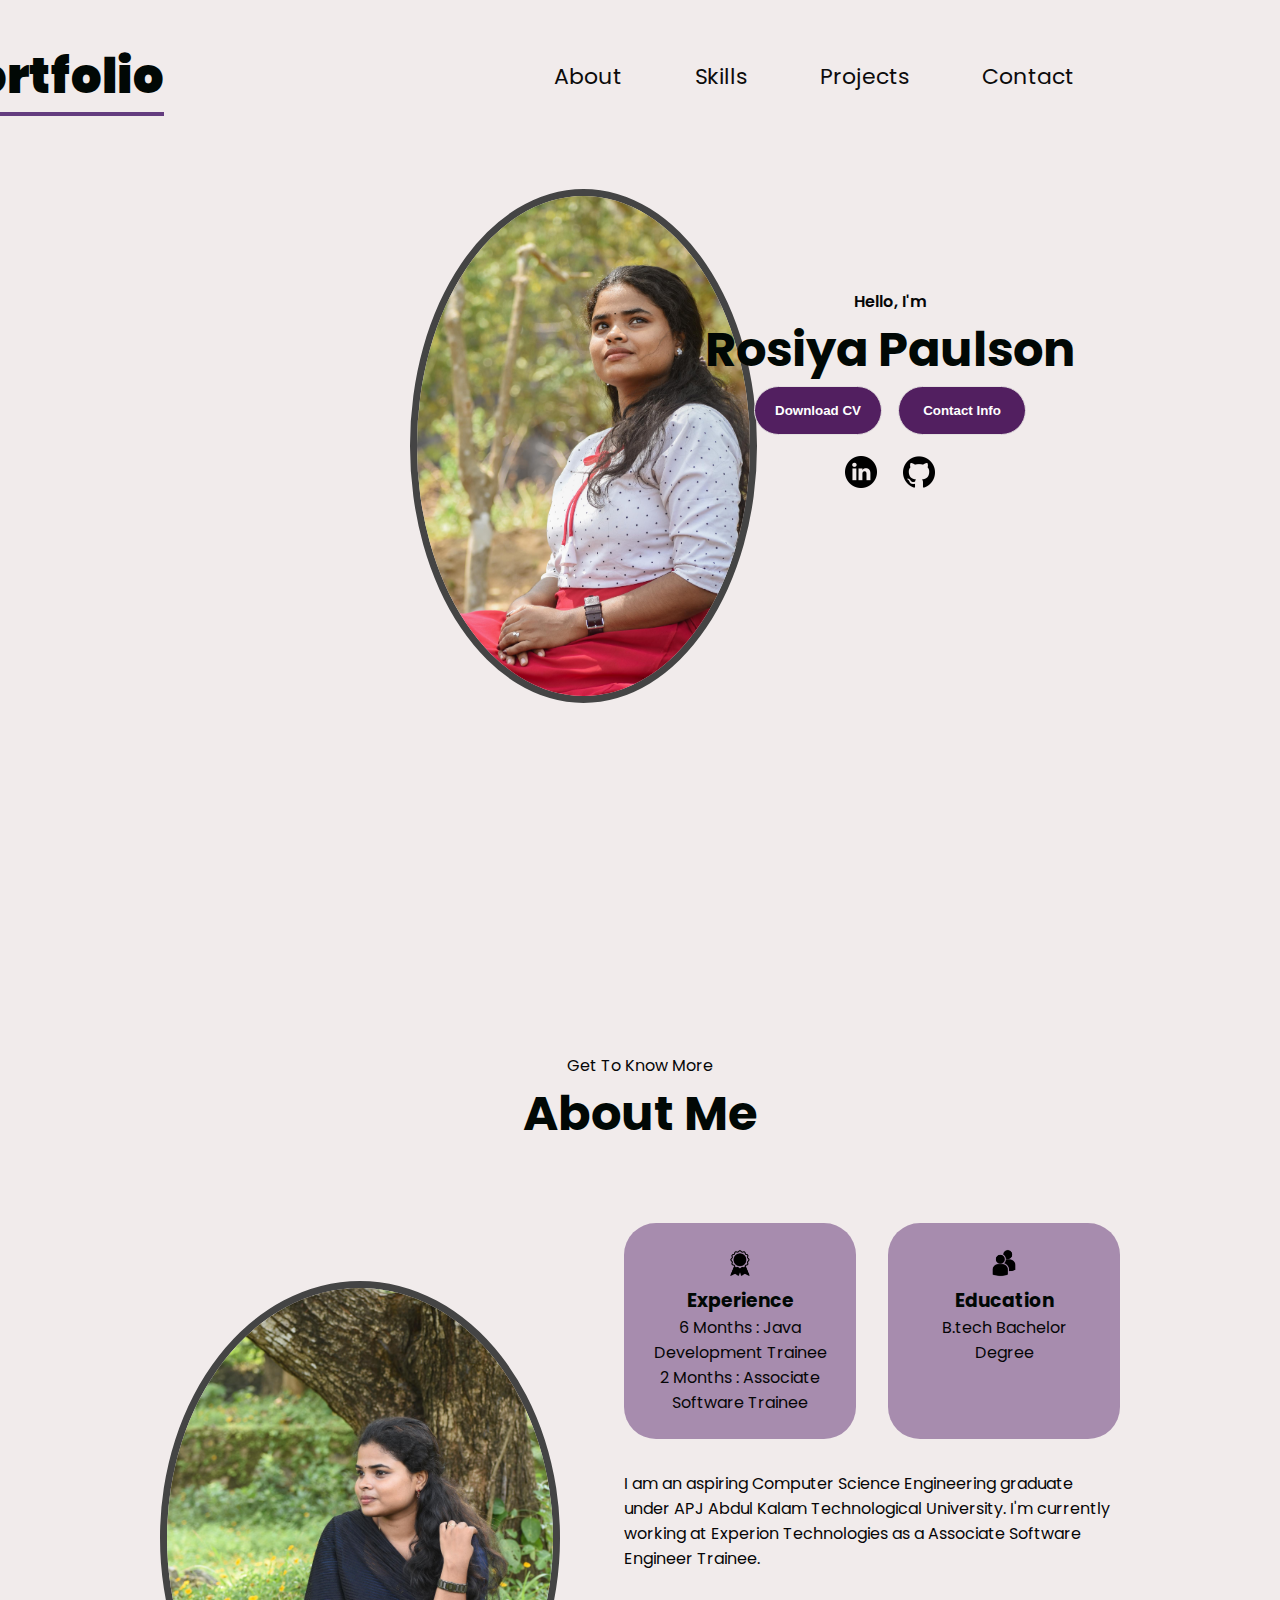
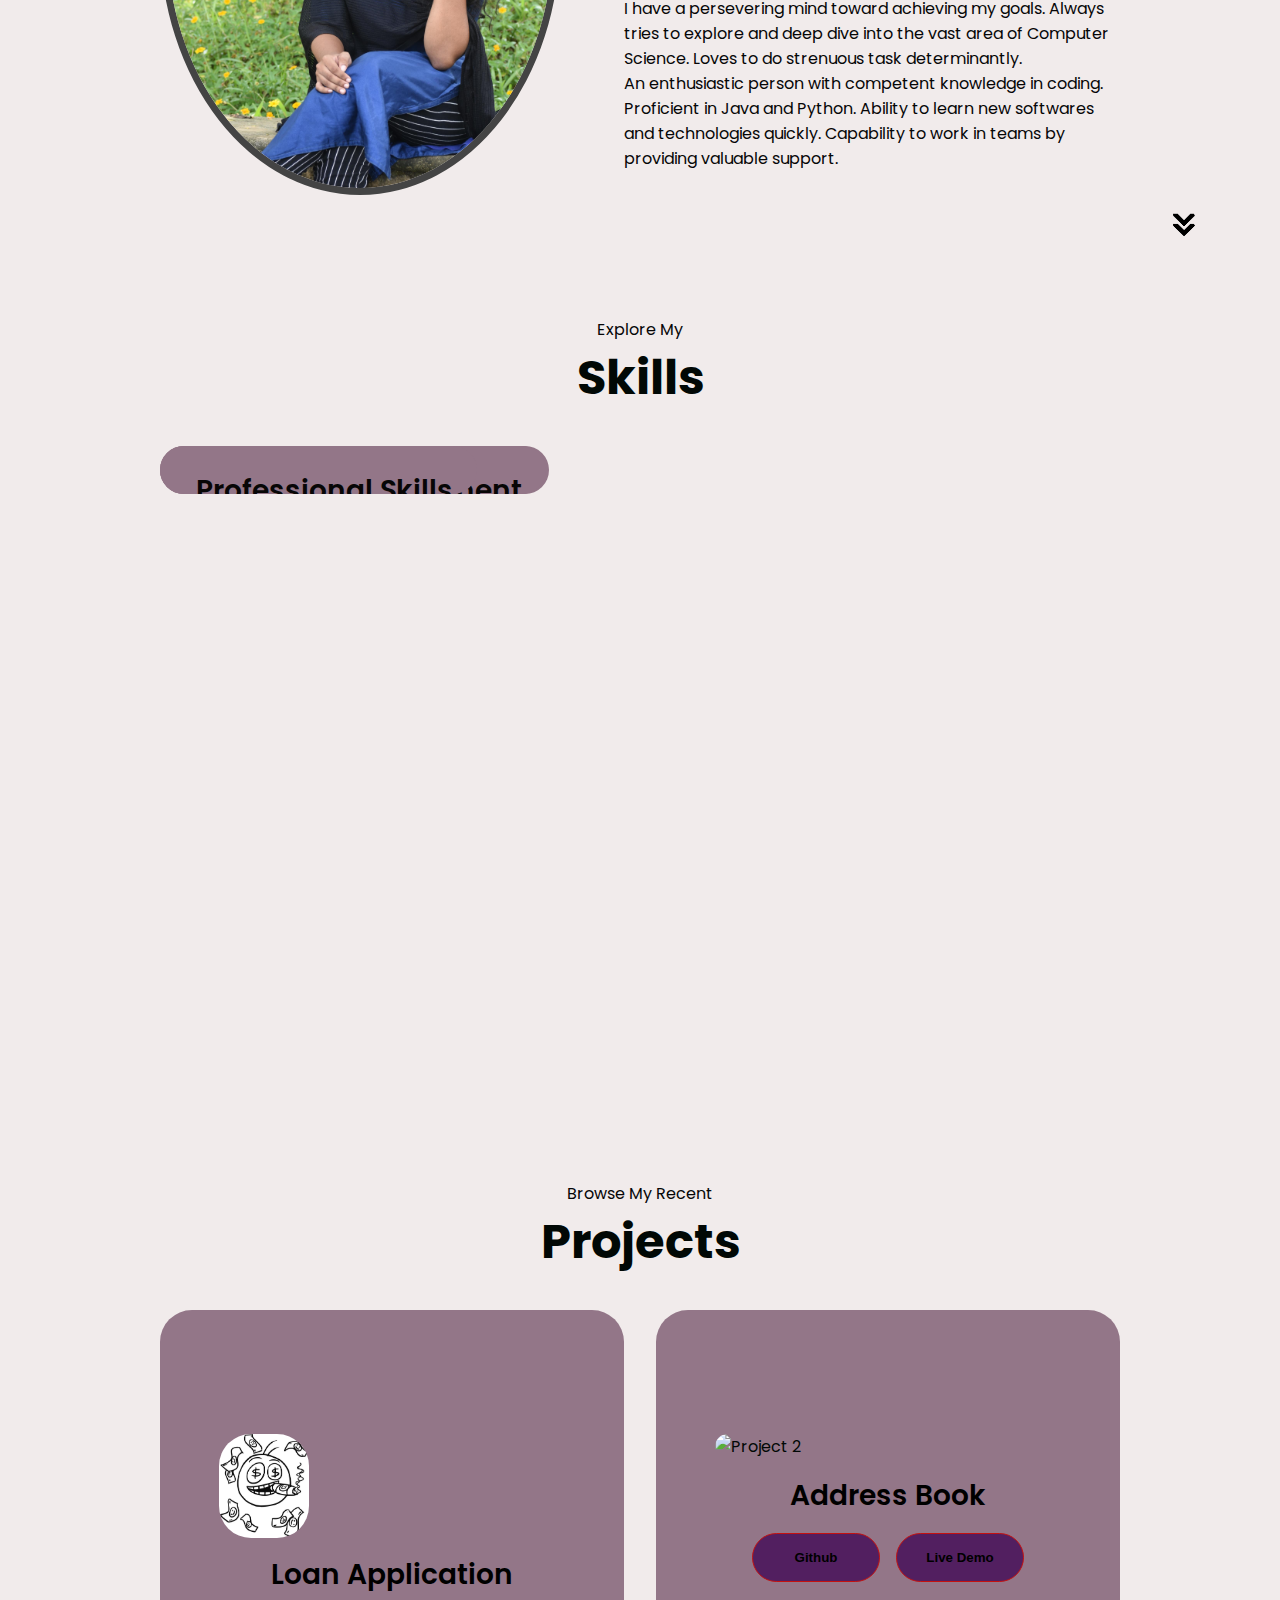
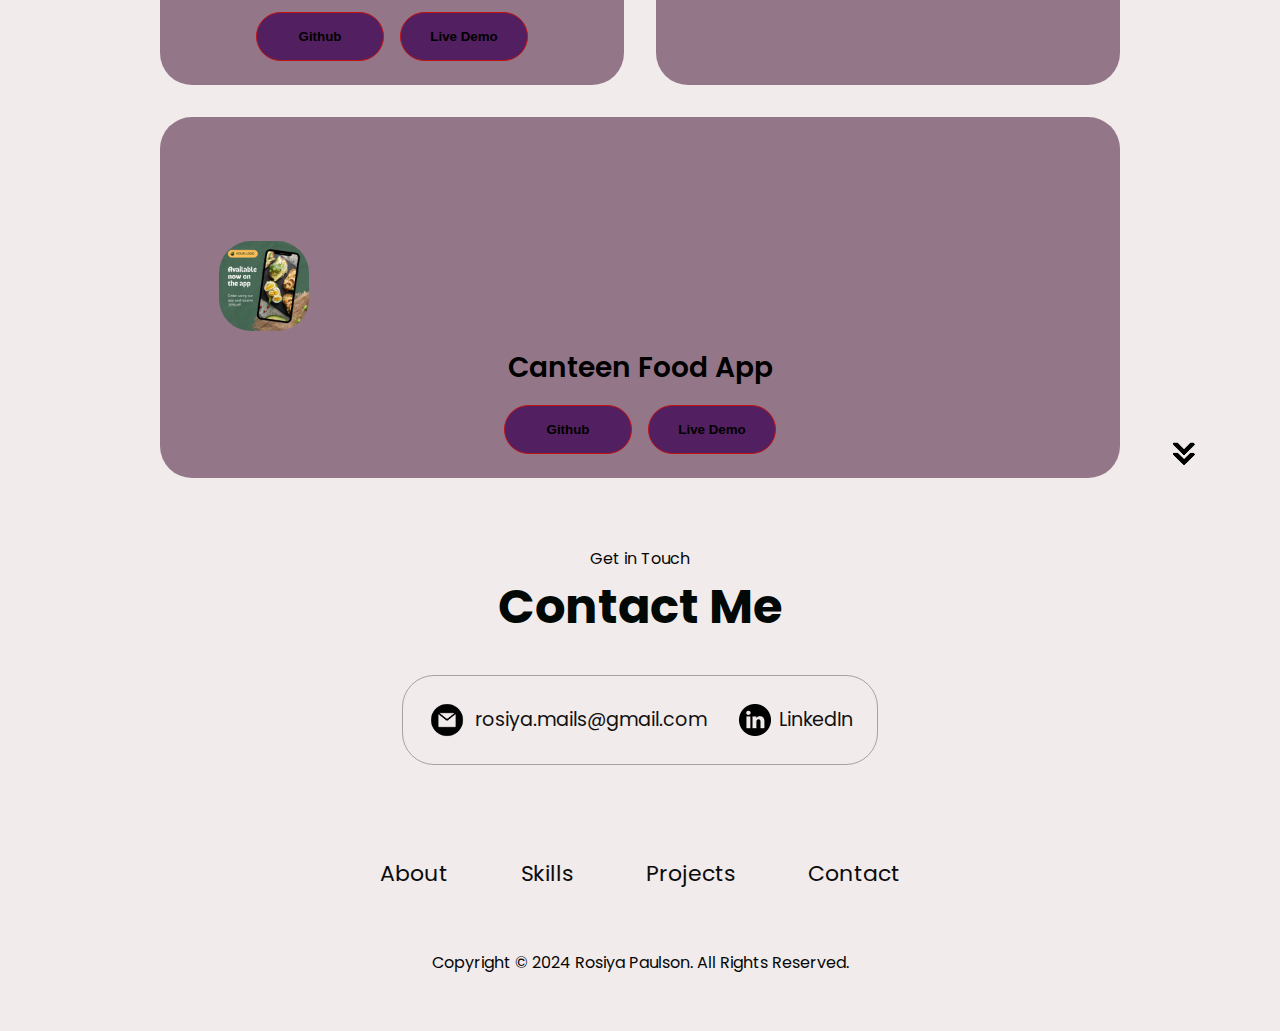
==== index.html @ 793ff71a "Rosiya_Portfolio" ====
<!DOCTYPE html>
<html lang="en">
  <head>
    <meta charset="UTF-8" />
    <meta http-equiv="X-UA-Compatible" content="IE=edge" />
    <meta name="viewport" content="width=device-width, initial-scale=1.0" />
    <title>My Portfolio</title>
    <link rel="stylesheet" href="style.css" />
    <link rel="stylesheet" href="mediaqueries.css" />

  </head>
  <body>
    <nav id="desktop-nav">
      <div class="logo running-underline">Portfolio</div>
      <style>
        .running-underline {
            position: relative;
            display: inline-block;
        }
        
        .running-underline::after {
            content: '';
            position: absolute;
            left: 0;
            bottom: -3px; /* Adjust this value to fit your text */
            width: 100%;
            height: 4px; /* Adjust this value for the thickness of the underline */
            background-color: rgb(100, 60, 127); /* Change this to the color you want */
            animation: runningUnderline 2s linear infinite;
        }
        
        @keyframes runningUnderline {
            0% {
                transform: scaleX(0);
            }
            50% {
                transform: scaleX(1);
            }
            100% {
                transform: scaleX(0);
            }
        }
        </style>
        
        
        
        
      <div class="shadow-effect">
        <ul class="nav-links ">
          <li><a href="#about" >About</a></li>
          <li><a href="#skills">Skills</a></li>
          <li><a href="#projects">Projects</a></li>
          <li><a href="#contact">Contact</a></li>
        </ul>
      </div>
    </nav>
    </script>
    <nav id="hamburger-nav">
      <div class="logo">Rosiya Paulson</div>
      <div class="hamburger-menu">
        <div class="hamburger-icon" onclick="toggleMenu()">
          <span></span>
          <span></span>
          <span></span>
        </div>
        <div class="menu-links">
          <li><a href="#about" onclick="toggleMenu()">About</a></li>
          <li><a href="#skills" onclick="toggleMenu()">Skills</a></li>
          <li><a href="#projects" onclick="toggleMenu()">Projects</a></li>
          <li><a href="#contact" onclick="toggleMenu()">Contact</a></li>
        </div>
      </div>
    </nav>
    <section id="profile ">
      <div class="bgmwhite">
        
      </div>
      <div class="section__pic-container">
        <img style="margin-left: 250px;" src="./assets/shared image.jpg" alt="Rosiya profile picture" />
      </div>
      <div class="section__text">
        <p class="section__text__p1">Hello, I'm</p>
        <h1 class="title">Rosiya Paulson</h1>
        <h1 class="titlesub"></h1>
        <div class="btn-container">
          <button
            class="btn btn-color-2"
            onclick="window.open('https://experiontechnologies-my.sharepoint.com/:b:/r/personal/rosiya_paulson_experionglobal_com/Documents/Microsoft%20Teams%20Chat%20Files/Rosiya_Resume_march.pdf?csf=1&web=1&e=UWu5d6')"
          >
            Download CV
          </button>
          <button class="btn btn-color-1" onclick="location.href='./#contact'">
            Contact Info
          </button>
        </div>
        <script src="https://cdnjs.cloudflare.com/ajax/libs/typed.js/2.0.10/typed.min.js"></script>
        <script>
          var typed = new Typed(".titlesub", {
            strings: [
              "A Java Developer",
              "A Software Engineer",
              "Front-End Developer"
            ],
            typeSpeed: 65,
            backSpeed: 55,
            loop: true,
          });
        </script>
        <div id="socials-container">
          <img
            src="./assets/linkedin.png"
            alt="My LinkedIn profile"
            class="icon"
            onclick="location.href='https://linkedin.com/'"
          />
          <img
            src="./assets/github.png"
            alt="My Github profile"
            class="icon"
            onclick="location.href='https://github.com/'"
          />
        </div>
      </div>
    </section>
    <section id="about">
      <p class="section__text__p1">Get To Know More</p>
      <h1 class="title">About Me</h1>
      <div class="section-container">
        <div class="section__pic-container">
          <img
            src="./assets/shared image1.jpg"
            alt="Profile picture"
            class="about-pic"
          />
        </div>
        <div class="about-details-container">
          <div class="about-containers">
            <div class="details-container">
              <img
                src="./assets/experience.png"
                alt="Experience icon"
                class="icon"
              />
              <h3>Experience</h3>
              <p>6 Months : Java Development Trainee</p>
              <p>2 Months : Associate Software Trainee</p>
            </div>
            <div class="details-container">
              <img
                src="./assets/education.png"
                alt="Education icon"
                class="icon"
              />
              <h3>Education</h3>
              <p>B.tech Bachelor Degree</p>
            </div>
          </div>
          <div class="text-container">
            <p>
              I am an aspiring Computer Science Engineering graduate under APJ Abdul
              Kalam Technological University. I'm currently working at Experion Technologies as a 
              Associate Software Engineer Trainee.<br> <br>I have a persevering mind toward achieving
              my goals. Always tries to explore and deep dive into the vast area of
              Computer Science. Loves to do strenuous task determinantly.<br>An enthusiastic person
              with competent knowledge in coding. Proficient in Java and Python. Ability to learn new softwares 
              and technologies quickly. Capability to work in teams by providing valuable support.
            </p>
          </div>
        </div>
      </div>
      <img
        src="./assets/arrow.png"
        alt="Arrow icon"
        class="icon arrow"
        onclick="location.href='./#skills'"
      />
    </section>
    
    <section id="skills">
      <p class="section__text__p1">Explore My</p>
      <h1 class="title">Skills</h1>
      <div class="experience-details-container">

        <div class="about-containers" >
          <div class=" details-container-skill  color-container" id="frontend-container">

            
            <h2 class="experience-sub-title  ">Frontend Development</h2> 
            <div class="article-container layer expandable-article" style="background-color: rgb(103, 84, 128); margin-left: 35px; height: 210px; margin-top: 100px; width: 210px;">
              <article style="margin-left: -10px;">
                <img
                  src="./assets/checkmark.png"
                  alt="Experience icon"
                  class="icon"
                />
                <div>
                  <h3>HTML</h3>
                  <p>Intermediate</p>
                </div>
              </article>
              <article >
                <img
                  src="./assets/checkmark.png"
                  alt="Experience icon"
                  class="icon"
                />
                <div>
                  <h3>CSS</h3>
                  <p>Intermediate</p>
                </div>
              </article>
              <article>
                <img
                  src="./assets/checkmark.png"
                  alt="Experience icon"
                  class="icon"
                />
                <div>
                  <h3>JavaScript</h3>
                  <p>Basic</p>
                </div>
              </article>

              <article>
                <img
                  src="./assets/checkmark.png"
                  alt="Experience icon"
                  class="icon"
                />
                <div>
                  <h3>Bootstrap</h3>
                  <p>Basic</p>
                </div>
              </article>
            </div>
          </div>
          <div class="details-container-skill color-container ">
             <h2 class="experience-sub-title " >Backend Development</h2> 
              <div class="article-container layer expandable-article" style="background-color: rgb(103, 84, 128); margin-left: 35px; height: 210px; margin-top: 100px; width: 210px;">
              <article style="margin-left: -10px;" class="expandable-article">
                <img
                  src="./assets/checkmark.png"
                  alt="Experience icon"
                  class="icon"
                />
                <div>
                  <h3>Java</h3>
                  <p>Experienced</p>
                </div>
              </article>
              <article>
                <img
                  src="./assets/checkmark.png"
                  alt="Experience icon"
                  class="icon"
                />
                <div>
                  <h3>Git</h3>
                  <p>Intermediate</p>
                </div>
              </article>

              <article>
                <img
                  src="./assets/checkmark.png"
                  alt="Experience icon"
                  class="icon"
                />
                <div>
                  <h3>MySql</h3>
                  <p>Intermediate</p>
                </div>
              </article>
            </div>
          </div>


          <div class="details-container-skill color-container">
            <h2 class="experience-sub-title">Professional Skills</h2>
            <div class="article-container layer expandable-article" style="background-color: rgb(103, 84, 128); margin-left: 35px; margin-top: 100px; width: 210px;">
              <article style="margin-left: -10px;" class="expandable-article">
                <img src="./assets/checkmark.png" alt="Experience icon" class="icon" />
                <div>
                  <h3>Communication</h3>
                  <p>Good</p>
                </div>
              </article>
              <article >
                <img
                  src="./assets/checkmark.png"
                  alt="Experience icon"
                  class="icon"
                />
                <div>
                  <h3>Collaboration</h3>
                  <p>Good</p>
                </div>
              </article>

              <article>
                <img
                  src="./assets/checkmark.png"
                  alt="Experience icon"
                  class="icon"
                />
                <div>
                  <h3>Adaptability</h3>
                  <p>Good</p>
                </div>
              </article>
            </div>
          </div>


        </div>
      </div>
      <img
        src="./assets/arrow.png"
        alt="Arrow icon"
        class="icon arrow iconskill"
        onclick="location.href='./#projects'"
      />
    </section>
    <section id="projects">
      <p class="section__text__p1">Browse My Recent</p>
      <h1 class="title">Projects</h1>
      <div class="experience-details-container">
        <div class="about-containers">
          <div class="details-container color-container">
            <div class="article-container">
              <img
                src="./assets/project1.png"
                alt="Project 1"
                class="project-img"
              />
            </div>
            <h2 class="experience-sub-title project-title">Loan Application</h2>
            <div class="btn-container">
              <button
                class="btn btn-color-2 project-btn"
                onclick="location.href='https://github.com/'"
              >
                Github
              </button>
              <button
                class="btn btn-color-2 project-btn"
                onclick="location.href='https://github.com/'"
              >
                Live Demo
              </button>
            </div>
          </div>
          <div class="details-container color-container">
            <div class="article-container">
              <img
                src="./assets/project2.png"
                alt="Project 2"
                class="project-img proj2"
              />
            </div>
            <h2 class="experience-sub-title project-title">Address Book</h2>
            <div class="btn-container">
              <button
                class="btn btn-color-2 project-btn"
                onclick="location.href='https://github.com/'"
              >
                Github
              </button>
              <button
                class="btn btn-color-2 project-btn"
                onclick="location.href='https://github.com/'"
              >
                Live Demo
              </button>
            </div>
          </div>
          <div class="details-container color-container">
            <div class="article-container">
              <img
                src="./assets/project-3.png"
                alt="Project 3"
                class="project-img"
              />
            </div>
            <h2 class="experience-sub-title project-title">Canteen Food App</h2>
            <div class="btn-container">
              <button
                class="btn btn-color-2 project-btn"
                onclick="location.href='https://github.com/'"
              >
                Github
              </button>
              <button
                class="btn btn-color-2 project-btn"
                onclick="location.href='https://github.com/'"
              >
                Live Demo
              </button>
            </div>
          </div>
        </div>
      </div>
      <img
        src="./assets/arrow.png"
        alt="Arrow icon"
        class="icon arrow"
        onclick="location.href='./#contact'"
      />
    </section>
    <section id="contact">
      <p class="section__text__p1">Get in Touch</p>
      <h1 class="title">Contact Me</h1>
      <div class="contact-info-upper-container">
        <div class="contact-info-container">
          <img
            src="./assets/email.png"
            alt="Email icon"
            class="icon contact-icon email-icon"
          />
          <p>
            <a href="mailto:examplemail@gmail.com">rosiya.mails@gmail.com</a>
          </p>
        </div>
        <div class="contact-info-container">
          <img
            src="./assets/linkedin.png"
            alt="LinkedIn icon"
            class="icon contact-icon"
          />
          <p><a href="https://www.linkedin.com">LinkedIn</a></p>
        </div>
      </div>
    </section>
    <footer>
      <nav>
        <div class="nav-links-container">
          <ul class="nav-links">
            <li><a href="#about">About</a></li>
            <li><a href="#skills">Skills</a></li>
            <li><a href="#projects">Projects</a></li>
            <li><a href="#contact">Contact</a></li>
          </ul>
        </div>
      </nav>
      <p>Copyright &#169; 2024 Rosiya Paulson. All Rights Reserved.</p>
    </footer>
    <script src="script.js"></script>
  </body>
</html>
---- style.css ----
@import url("https://fonts.googleapis.com/css2?family=Poppins:wght@300;400;500;600&display=swap");
* {
  margin: 0;
  padding: 0;
}

body {
  font-family: "Poppins", sans-serif;
  background-color: rgb(241, 235, 235);
  color: rgb(1, 8, 5);
}

html {
  scroll-behavior: smooth;
}

p {
  color: rgb(6, 6, 7);
}

/* TRANSITION */

a,
.btn {
  transition: all 300ms ease;
}

/* DESKTOP NAV */

nav,
.nav-links {
  display: flex;
}

nav {
  justify-content: space-around;
  align-items: center;
  height: 17vh;
}

.nav-links {
  gap: 2rem;
  list-style: none;
  font-size: 1.5rem;
  /* background-color: #333; */

    overflow: hidden;
}
.nav-links a{
  margin-right: 1px;

  float: left;
    display: block;
    color: rgb(12, 11, 11);
    text-align: center;
    padding: 14px 20px;
    text-decoration: none;
    font-size: 22px;
    position: relative;
}
a {
  color: rgb(18, 17, 17);
  text-decoration: none;
  text-decoration-color: rgb(255, 255, 255);
}

a:hover {
  color: rgb(73, 22, 120);
  text-decoration: underline;
  text-underline-offset: 1rem;
  text-decoration-color: rgb(73, 22, 120);
  transform: scale(1.3);
  text-shadow: 0 0 25px  rgb(73, 22, 120);
  margin: 7px;
}
.navbar a::after {
  content: '';
  position: absolute;
  bottom: 0;
  left: 50%;
  width: 0;
  height: 2px;
  background-color: white;
  transition: width 0.3s ease-in-out, left 0.3s ease-in-out;
}


.logo {
  font-size: 3rem;
  font-weight: 1000;
  transition: 0.5s;
  margin-left: -240px;
}
#socials-container img{
  color: #b0acac;
  margin: 5px;
  transition: 0.5s;
  font-size: 34px;
  
}
#socials-container img:hover{
  margin: 5px;
  /* transform: rotate(360deg); */
  background-color:  rgb(73, 22, 120);
}

/* HAMBURGER MENU */

#hamburger-nav {
  display: none;
}

.hamburger-menu {
  position: relative;
  display: inline-block;
}

.hamburger-icon {
  display: flex;
  flex-direction: column;
  justify-content: space-between;
  height: 24px;
  width: 30px;
  cursor: pointer;
}

.hamburger-icon span {
  width: 100%;
  height: 2px;
  background-color: black;
  transition: all 0.3 ease-in-out;
}

.menu-links {
  position: absolute;
  top: 100%;
  right: 0;
  background-color: white;
  width: fit-content;
  max-height: 0;
  overflow: hidden;
  transition: all 0.3 ease-in-out;
}

.menu-links a {
  display: block;
  padding: 10px;
  text-align: center;
  font-size: 1.5rem;
  color: black;
  text-decoration: none;
  transition: all 0.3 ease-in-out;
}

.menu-links li {
  list-style: none;
}

.menu-links.open {
  max-height: 300px;
}

.hamburger-icon.open span:first-child {
  transform: rotate(45deg) translate(10px, 5px);
}

.hamburger-icon.open span:nth-child(2) {
  opacity: 0;
}

.hamburger-icon.open span:last-child {
  transform: rotate(-45deg) translate(10px, -5px);
}

.hamburger-icon span:first-child {
  transform: none;
}

.hamburger-icon span:first-child {
  opacity: 1;
}

.hamburger-icon span:first-child {
  transform: none;
}

/* SECTIONS */

section {
  padding-top: 4vh;
  height: 96vh;
  margin: 0 10rem;
  box-sizing: border-box;
  min-height: fit-content;
}

.section-container {
  display: flex;
}

/* PROFILE SECTION */

#profile {
  display: flex;
  justify-content: center;
  gap: 5rem;
  height: 80vh;
}
.bgmwhite{
  background-color:rgb(241, 235, 235);
  margin-top: -50px;
  height: 550px;
  width: 300px;
  margin-left: -100px;
  z-index: 9999;
  position: fixed;
position: absolute;
}
.section__pic-container {
  display: flex;
  height: 600px;
  width: 400px;
  margin: auto 0;
  margin-top: 100px;
}
.section__pic-container img {
  width: 500px;
  height: 500px;
  border-radius: 50%;
  border: 7px solid #444;
  object-fit: cover;
  box-sizing: 5px 7px 15px rgba(0, 0, 0, 0.2);
}
.section__pic-container img:hover{
    box-shadow: 0 0 40px rgb(74, 56, 137);
    /* transform: scale(1.4); */
    
}
.section__text {
  align-self: center;
  text-align: center;
  margin-left: 500px;
  margin-top: -300px;
}

.section__text p {
  font-weight: 600;
}

.section__text__p1 {
  text-align: center;
}

.section__text__p2 {
  font-size: 1.75rem;
  margin-bottom: 1rem;
}

.title {
  font-size: 3rem;
  text-align: center;
}

#socials-container {
  display: flex;
  justify-content: center;
  margin-top: 1rem;
  gap: 1rem;
}

/* ICONS */

.icon {
  cursor: pointer;
  height: 2rem;
}

/* BUTTONS */

.btn-container {
  display: flex;
  justify-content: center;
  gap: 1rem;
}

.btn {
  font-weight: 600;
  transition: all 300ms ease;
  padding: 1rem;
  width: 8rem;
  border-radius: 2rem;
  color: #fff;
}

.btn-color-1,
.btn-color-2 {
  border: rgb(228, 224, 224) 0.1rem solid;
}

.btn-color-1:hover,
.btn-color-2:hover {
  cursor: pointer;
}

.btn-color-1,
.btn-color-2:hover {
  background: rgb(82, 31, 96);
}

.btn-color-1:hover {
  background: rgb(167, 140, 174);
}

.btn-color-2 {
  background: rgb(82, 31, 96);
}

.btn-color-2:hover {
  background: rgb(167, 140, 174) ;
}

.btn-container {
  gap: 1rem;
}

/* ABOUT SECTION */

#about {
  position: relative;
}

.about-containers {
  gap: 2rem;
  margin-bottom: 2rem;
  margin-top: 2rem;
}

.about-details-container {
  justify-content: center;
  flex-direction: column;
  z-index:2;
}

.about-containers,
.about-details-container {
  display: flex;
}

.about-pic {
  border-radius: 2rem;
}

.arrow {
  position: absolute;
  right: -5rem;
  bottom: 2.5rem;
}
.details-container-skill{
  padding: 1.5rem;
  flex: 1;
  background-color: rgb(167, 140, 174) ;

  border-radius: 2rem;
  border: rgb(53, 53, 53) ;
  border-color: rgb(163, 163, 163);
  text-align: center;  


  height: 40px; 
  /* Initial height */
   /* Hide overflow content */
  position: absolute;
  max-height: 0; /* Initial height */
  overflow: hidden; /* Hide overflow content */
  animation: expandAnimation 1s ease forwards;  
  /* Apply animation */ 
}
.details-container-skill:hover{
  box-shadow: 0 0 0 rgb(74, 56, 137);
  transform: scale(1.1);
  background-color:  rgb(103, 84, 128);

  /* max-height: 100px; */
  height: auto; 
  /* Expand height on hover */
  animation: none;
  /* animation: expandAnimationReverse 1s ease forwards; Apply reverse animation on hover */
max-height: 0px;
transform: scale(1.1);
}
.details-container {
  padding: 1.5rem;
  flex: 1;
  background-color: rgb(167, 140, 174) ;

  border-radius: 2rem;
  border: rgb(53, 53, 53) ;
  border-color: rgb(163, 163, 163);
  text-align: center;  
 
}
.details-container:hover{
  box-shadow: 0 0 0 rgb(74, 56, 137);
  transform: scale(1.1);
  background-color:  rgb(103, 84, 128);


}
.section-container {
  gap: 4rem;
  height: 80%;
}

.section__pic-container {
  height: 400px;
  width: 400px;
  margin: auto 0;
}

/* Skills SECTION */

#experience {
  position: relative;
}
/* changes */
.experience-sub-title {
  color: #070606;
  font-weight: 600;
  font-size: 1.75rem;
  margin-bottom: 2rem;
  margin-left: 12px;
  cursor: pointer;
}


.layer{
  width: 150px;
  /* height: 300px; */
  border-radius: 10px;
  position: absolute;
  left: 20px;
  top: 0;
  overflow: hidden;
  display: flex;
  flex-direction: column;
  justify-content: center;
  align-items: center;

  padding: 80px 40px;
  text-align: center;
  font-size: 14px;
  /* transition: height 0.01s; */
}
/* changes */
/* .article-container {
  height: 0; 
  /* Initial height */
   /* Hide overflow content */
  /* position: absolute; */
  /* max-height: 0;  Initial height */ 
  /*overflow: hidden;  Hide overflow content */
  /* animation: expandAnimation 1s ease forwards;   */
  /* Apply animation */ 
/* } */

/* .article-conatiner:hover {
  height: auto; 
  /* Expand height on hover */
  /* animation: none; */
  /* animation: expandAnimationReverse 1s ease forwards; Apply reverse animation on hover */
/* max-height: 280px; */
/* transform: scale(1.1); */

/* }  */



/* Keyframes for expanding animation */
@keyframes expandAnimation {
  from {
    max-height: 0;
  }
  to {
    max-height: 500px; /* Full height */
  }
}



.experience-details-container {
  display: flex;
  justify-content: center;
  flex-direction: column;
}


.article-container {
  display: flex;
  text-align: initial;
  flex-wrap: wrap;
  flex-direction: row;
  gap: 2.5rem;
  justify-content: space-around;
  /* height: 80%; */
  /* overflow: hidden; */
  width: 100px;
  margin-top: 100px;
  margin-left: 30px;


  /* height: -100px;  */
  /* Initial height */
   /* Hide overflow content */
  /* position: absolute; */
 /* max-height: 0;  Initial height */
  /*overflow: hidden;  Hide overflow content */
  /* animation: expandAnimation 1s ease forwards;   */
  /* Apply animation */ 
}

.article-skills{
  /* position: absolute; */
  bottom: 0;
  left: 0;
  display: flex;
  text-align: initial;
  flex-wrap: wrap;
  flex-direction: row;
  gap: 2.5rem;
  justify-content: space-around;
  height: 0;
  overflow: hidden;
  transition: height 0.5s;
  margin-top: 2000px;

}


article {
  display: flex;
  width: 10rem;
  justify-content: space-around;
  gap: 0.5rem;
  position: relative;
}

article .icon {
  cursor: default;
}
.iconskill{
  margin-top: 1000;
}
/* PROJECTS SECTION */

#projects {
  position: relative;
}

.color-container {
  border-color: rgb(163, 163, 163);
  background: rgb(147, 118, 136);
}
.project-img {
  border-radius: 2rem;
  width: 90%;
  height: 90%;
}
.project-title {
  margin: 1rem;
  color: black;
}

.project-btn {
  color: black;
  border-color: rgb(196, 17, 17);
}

/* CONTACT */

#contact {
  display: flex;
  justify-content: center;
  flex-direction: column;
  height: 70vh;
}

.contact-info-upper-container {
  display: flex;
  justify-content: center;
  border-radius: 2rem;
  border: rgb(53, 53, 53) 0.1rem solid;
  border-color: rgb(163, 163, 163);
  background: (250, 250, 250);
  margin: 2rem auto;
  padding: 0.5rem;
}

.contact-info-container {
  display: flex;
  align-items: center;
  justify-content: center;
  gap: 0.5rem;
  margin: 1rem;
}

.contact-info-container p {
  font-size: larger;
}

.contact-icon {
  cursor: default;
}

.email-icon {
  height: 2.5rem;
}

/* FOOTER SECTION */

footer {
  height: 26vh;
  margin: 0 1rem;
}

footer p {
  text-align: center;
}
---- mediaqueries.css ----
@media screen and (max-width: 1400px) {
  #profile {
    height: 83vh;
    margin-bottom: 6rem;
  }
  .about-containers {
    flex-wrap: wrap;
  }
  #contact,
  #projects {
    height: fit-content;
  }
}

@media screen and (max-width: 1200px) {
  #desktop-nav {
    display: none;
  }
  #hamburger-nav {
    display: flex;
  }
  #experience,
  .experience-details-container {
    margin-top: 2rem;
  }
  #profile,
  .section-container {
    display: block;
  }
  .arrow {
    display: none;
  }
  section,
  .section-container {
    height: fit-content;
  }
  section {
    margin: 0 5%;
  }
  .section__pic-container {
    width: 275px;
    height: 275px;
    margin: 0 auto 2rem;
  }
  .about-containers {
    margin-top: 0;
  }
}

@media screen and (max-width: 600px) {
  #contact,
  footer {
    height: 40vh;
  }
  #profile {
    height: 63vh;
    margin-bottom: 0;
    margin-left: 5px;
    display: flex;
    flex-direction: row;
  }
  #profile .section__pic-container img{
    margin-left: 60px;
  }
  
  /* .section__text{
    margin-left: 1px;
  } */
  article {
    font-size: 1rem;
  }
  footer nav {
    height: fit-content;
    margin-bottom: 2rem;
  }
  .about-containers,
  .contact-info-upper-container,
  .btn-container {
    flex-wrap: wrap;
  }
  .contact-info-container {
    margin: 0;
  }
  .contact-info-container p,
  .nav-links li a {
    font-size: 1rem;
  }
  .experience-sub-title {
    font-size: 1.25rem;
  }
  .logo {
    font-size: 1.5rem;
  }
  .nav-links {
    flex-direction: column;
    gap: 0.5rem;
    text-align: center;
  }
  .section__pic-container {
    width: auto;
    height: 46vw;
    justify-content: center;
  }
  .section__text__p2 {
    font-size: 1.25rem;
  }
  .title {
    font-size: 2rem;
  }
  .text-container {
    text-align: justify;
  }
}
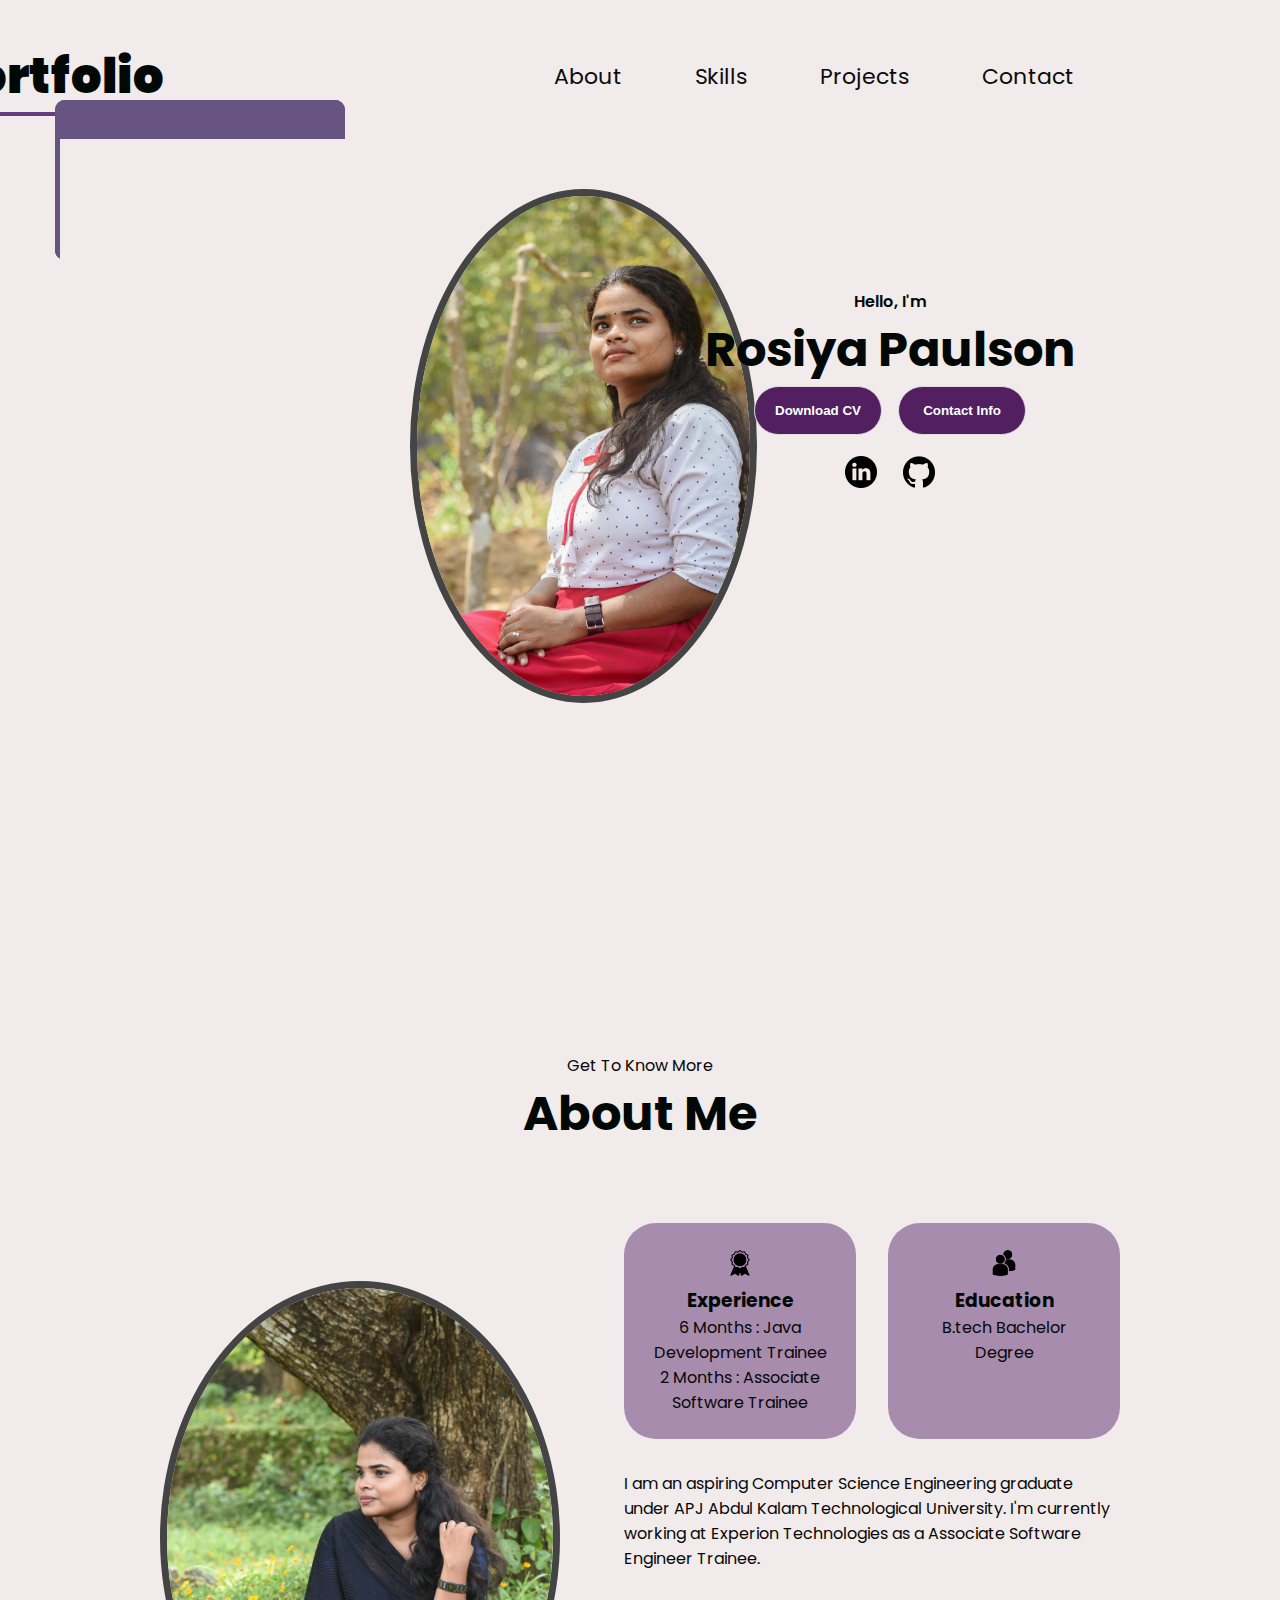
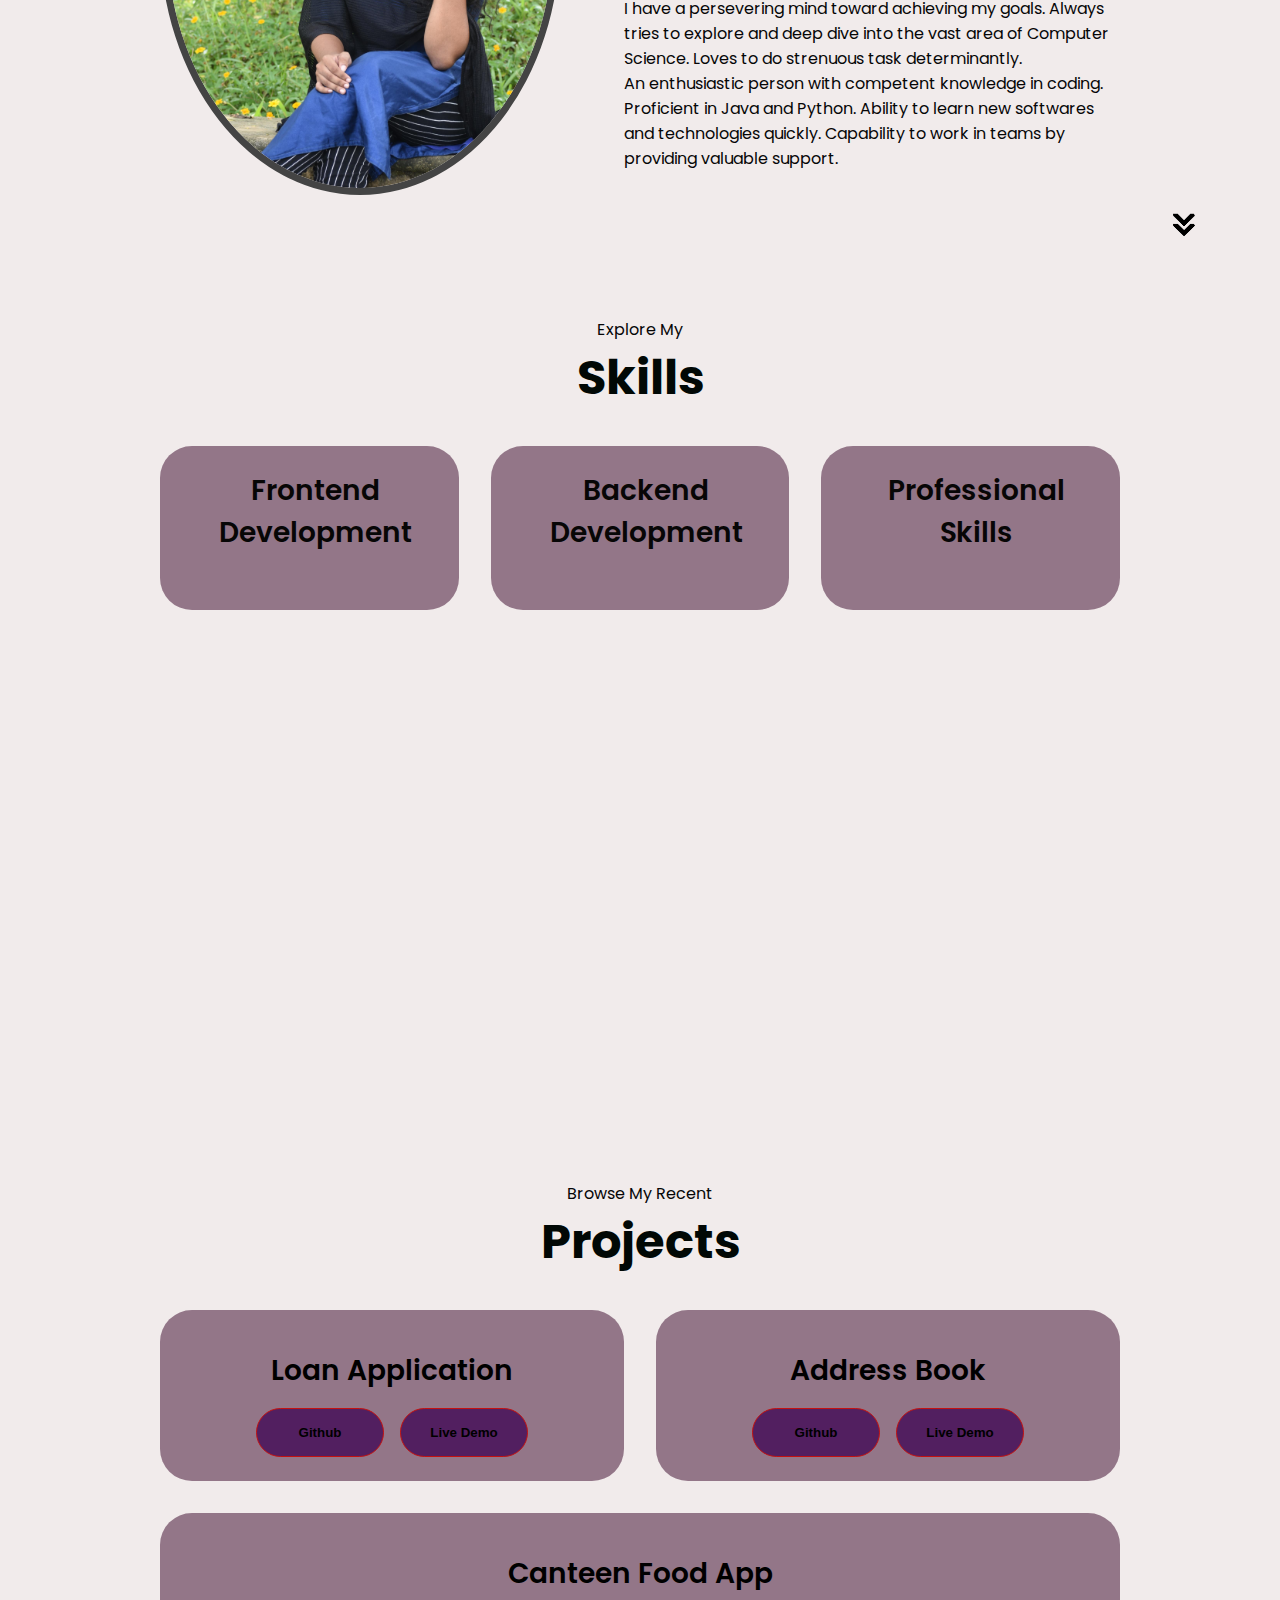
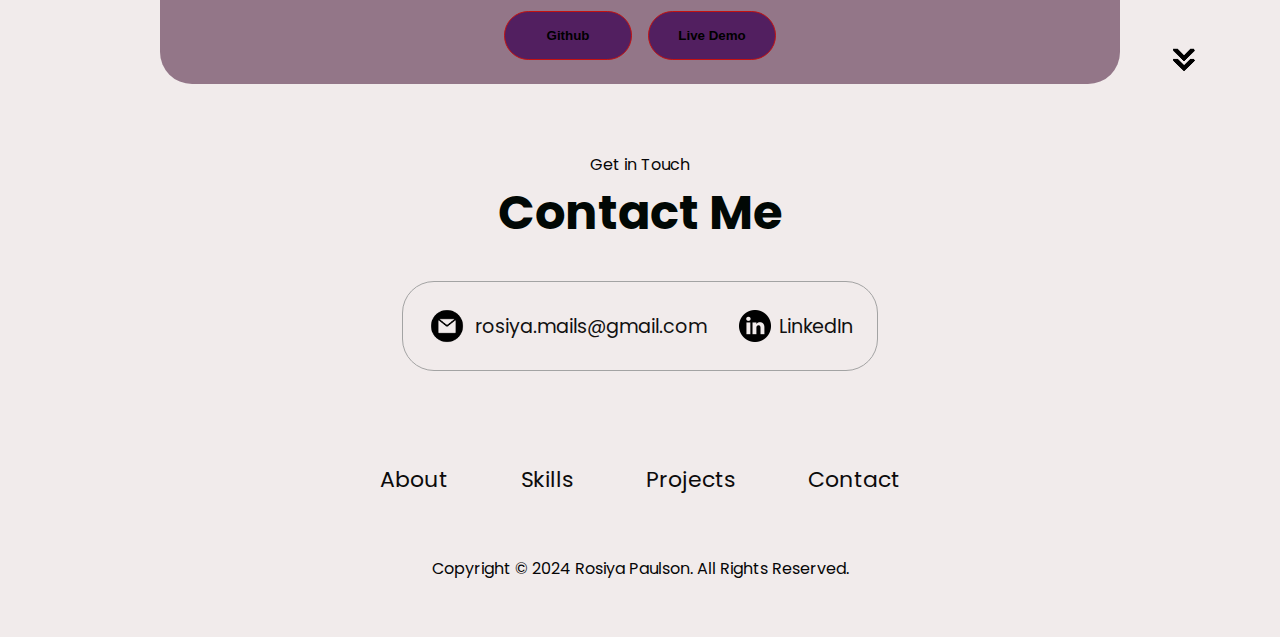
==== commit d0ae92af: "new commits" ====
--- a/index.html
+++ b/index.html
@@ -182,10 +182,10 @@
       <div class="experience-details-container">
 
         <div class="about-containers" >
-          <div class=" details-container-skill  color-container" id="frontend-container">
+          <div class=" details-container   color-container" id="frontend-container">
 
             
-            <h2 class="experience-sub-title  ">Frontend Development</h2> 
+            <h2 class="experience-sub-title expandable-article ">Frontend Development</h2> 
             <div class="article-container layer expandable-article" style="background-color: rgb(103, 84, 128); margin-left: 35px; height: 210px; margin-top: 100px; width: 210px;">
               <article style="margin-left: -10px;">
                 <img
@@ -234,7 +234,7 @@
               </article>
             </div>
           </div>
-          <div class="details-container-skill color-container ">
+          <div class="details-container color-container ">
              <h2 class="experience-sub-title " >Backend Development</h2> 
               <div class="article-container layer expandable-article" style="background-color: rgb(103, 84, 128); margin-left: 35px; height: 210px; margin-top: 100px; width: 210px;">
               <article style="margin-left: -10px;" class="expandable-article">
@@ -275,7 +275,7 @@
           </div>
 
 
-          <div class="details-container-skill color-container">
+          <div class="details-container color-container">
             <h2 class="experience-sub-title">Professional Skills</h2>
             <div class="article-container layer expandable-article" style="background-color: rgb(103, 84, 128); margin-left: 35px; margin-top: 100px; width: 210px;">
               <article style="margin-left: -10px;" class="expandable-article">
--- a/style.css
+++ b/style.css
@@ -386,8 +386,8 @@
   /* Expand height on hover */
   animation: none;
   /* animation: expandAnimationReverse 1s ease forwards; Apply reverse animation on hover */
-max-height: 0px;
-transform: scale(1.1);
+  max-height: 0px;
+  transform: scale(1.1);
 }
 .details-container {
   padding: 1.5rem;
@@ -404,8 +404,6 @@
   box-shadow: 0 0 0 rgb(74, 56, 137);
   transform: scale(1.1);
   background-color:  rgb(103, 84, 128);
-
-
 }
 .section-container {
   gap: 4rem;
@@ -452,27 +450,34 @@
   font-size: 14px;
   /* transition: height 0.01s; */
 }
-/* changes */
-/* .article-container {
-  height: 0; 
-  /* Initial height */
+ .article-container {
+  height: 0; /* Initial height */
    /* Hide overflow content */
-  /* position: absolute; */
-  /* max-height: 0;  Initial height */ 
-  /*overflow: hidden;  Hide overflow content */
-  /* animation: expandAnimation 1s ease forwards;   */
+  position: absolute;
+   max-height: 0; /* Initial height */ 
+  overflow: hidden; /* Hide overflow content */
+  animation: expandAnimation 1s ease forwards;  
   /* Apply animation */ 
-/* } */
-
-/* .article-conatiner:hover {
+}
+
+ .article-conatiner:hover { 
   height: auto; 
   /* Expand height on hover */
   /* animation: none; */
-  /* animation: expandAnimationReverse 1s ease forwards; Apply reverse animation on hover */
-/* max-height: 280px; */
-/* transform: scale(1.1); */
-
-/* }  */
+  animation: expandAnimationReverse 1s ease forwards; /*Apply reverse animation on hover */
+  max-height: 280px;
+  transform: scale(1.1);
+
+  height: 40px; 
+  /* Initial height */
+   /* Hide overflow content */
+  position: absolute;
+  max-height: 0; /* Initial height */
+  overflow: hidden; /* Hide overflow content */
+  animation: expandAnimation 1s ease forwards;  
+  /* Apply animation */ 
+
+ }  
 
 
 
@@ -509,34 +514,16 @@
   margin-left: 30px;
 
 
-  /* height: -100px;  */
+  height: -100px; 
   /* Initial height */
    /* Hide overflow content */
-  /* position: absolute; */
- /* max-height: 0;  Initial height */
-  /*overflow: hidden;  Hide overflow content */
-  /* animation: expandAnimation 1s ease forwards;   */
+  position: absolute;
+ max-height: 0;  /* Initial height */
+  overflow: hidden;  
+  /* Hide overflow content */
+  animation: expandAnimation 1s ease forwards;  
   /* Apply animation */ 
 }
-
-.article-skills{
-  /* position: absolute; */
-  bottom: 0;
-  left: 0;
-  display: flex;
-  text-align: initial;
-  flex-wrap: wrap;
-  flex-direction: row;
-  gap: 2.5rem;
-  justify-content: space-around;
-  height: 0;
-  overflow: hidden;
-  transition: height 0.5s;
-  margin-top: 2000px;
-
-}
-
-
 article {
   display: flex;
   width: 10rem;
